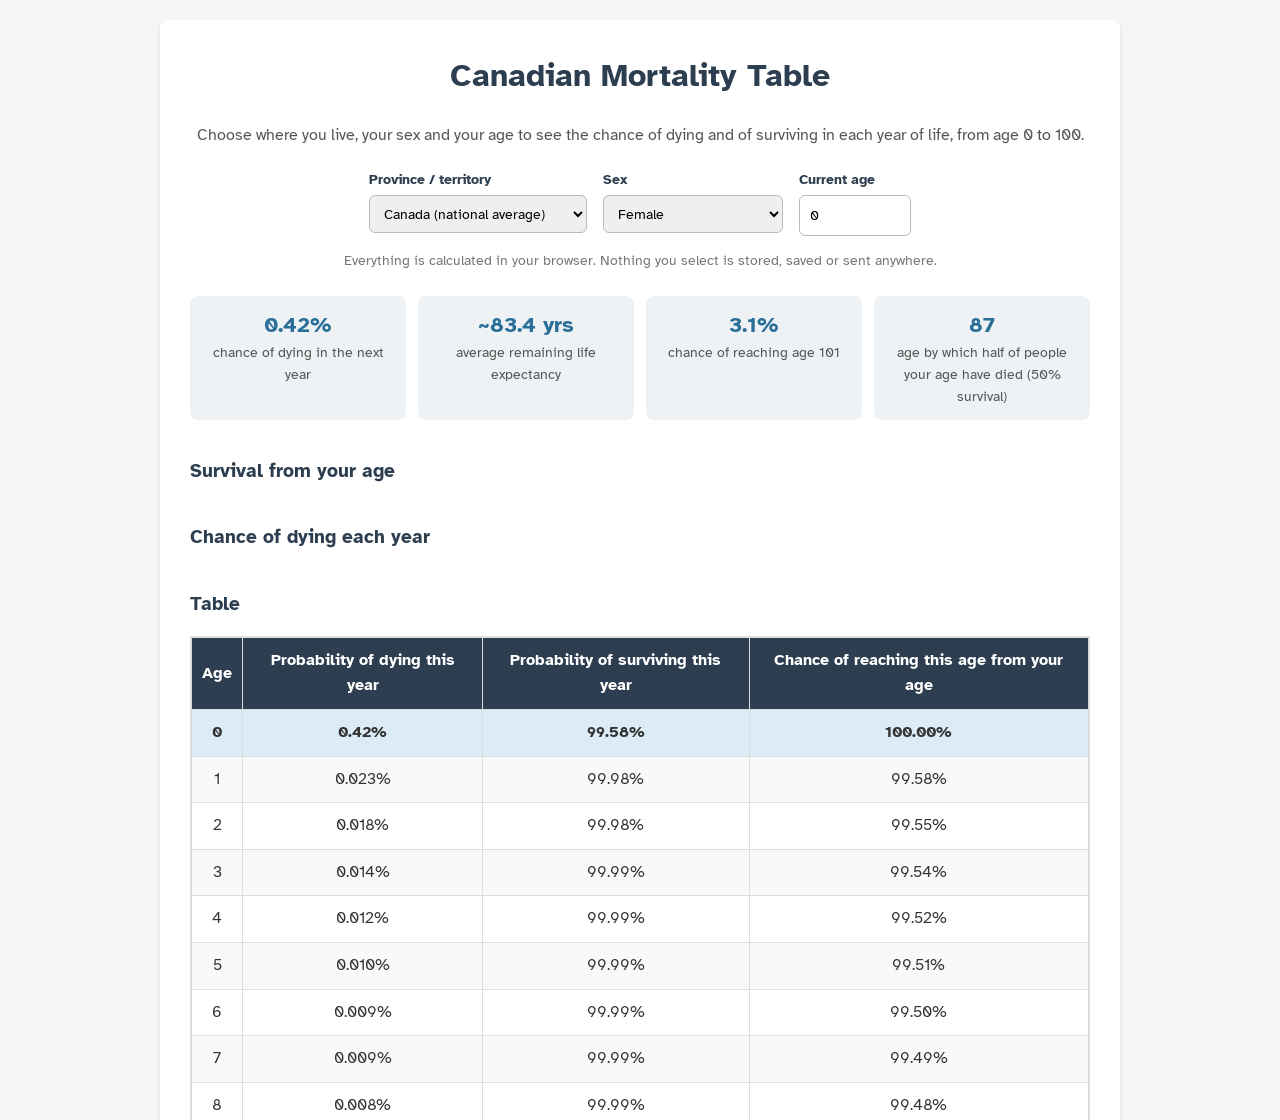
==== index.html @ 12c20cdb "Initial commit" ====
<!DOCTYPE html>
<html lang="en">
<head>
    <meta charset="UTF-8">
    <meta name="viewport" content="width=device-width, initial-scale=1.0">
    <title>Canadian Mortality Table</title>
    <link rel="preconnect" href="https://fonts.googleapis.com">
    <link rel="preconnect" href="https://fonts.gstatic.com" crossorigin>
    <link href="https://fonts.googleapis.com/css2?family=Atkinson+Hyperlegible:wght@400;700&display=swap" rel="stylesheet">
    <link rel="stylesheet" href="styles.css">
</head>
<body>
<div class="container">
    <h1>Canadian Mortality Table</h1>
    <p class="lead">Choose where you live, your sex and your age to see the chance of dying and of surviving in each year of life, from age 0 to 100.</p>

    <form id="controls" onsubmit="return false">
        <label>Province / territory
            <select id="geo"></select>
        </label>
        <label>Sex
            <select id="sex">
                <option value="female">Female</option>
                <option value="male">Male</option>
            </select>
        </label>
        <label>Current age
            <input id="age" type="number" min="0" max="100" step="1" value="0">
        </label>
    </form>
    <p class="privacy">Everything is calculated in your browser. Nothing you select is stored, saved or sent anywhere.</p>
    <p id="note" class="note" hidden></p>

    <div id="summary" class="summary"></div>

    <h2>Survival from your age</h2>
    <div id="chartSurvival" class="chart"></div>
    <h2>Chance of dying each year</h2>
    <div id="chartQ" class="chart"></div>

    <h2>Table</h2>
    <div class="table-wrap">
        <table id="mortalityTable">
            <thead>
                <tr>
                    <th>Age</th>
                    <th>Probability of dying this year</th>
                    <th>Probability of surviving this year</th>
                    <th>Chance of reaching this age from your age</th>
                </tr>
            </thead>
            <tbody></tbody>
        </table>
    </div>

    <div class="sources">
        <h3>Sources &amp; methodology</h3>
        <p>Rates are from Statistics Canada life tables for 2022&ndash;2024 (three-year averages):
            <a href="https://doi.org/10.25318/1310011401-eng">Table 13-10-0114-01</a> (Canada and nine provinces, single-year ages) and
            <a href="https://doi.org/10.25318/1310014001-eng">Table 13-10-0140-01</a> (Prince Edward Island, Northwest Territories, Nunavut; 5-year age groups converted to annual rates assuming a constant risk within each group; ages 90&ndash;100 extrapolated).</p>
        <p>Yukon sex-specific tables are not published, so national rates are shown. Statistics Canada does not publish full life tables below the province/territory level.</p>
        <p>These are population averages, not a personal prediction. Individual health, income and lifestyle matter a great deal.</p>
    </div>
</div>
<script src="https://d3js.org/d3.v7.min.js"></script>
<script src="script.js"></script>
</body>
</html>
---- styles.css ----
:root { --ink:#2c3e50; --accent:#2a6f97; --accent2:#c8553d; --bg:#f4f7f6; }
body { font-family:'Atkinson Hyperlegible',sans-serif; background:var(--bg); color:#333; line-height:1.6; padding:20px; margin:0; }
.container { max-width:900px; margin:0 auto; background:#fff; padding:30px; border-radius:8px; box-shadow:0 4px 6px rgba(0,0,0,.1); }
h1 { color:var(--ink); text-align:center; margin-top:0; }
h2 { color:var(--ink); margin-top:36px; font-size:1.2em; }
.lead, .privacy { text-align:center; color:#555; }
.privacy { font-size:.85em; color:#777; }
.note { background:#fff6e0; border-left:4px solid #e0a800; padding:8px 12px; font-size:.9em; }

#controls { display:flex; flex-wrap:wrap; gap:16px; justify-content:center; margin:20px 0 8px; }
#controls label { display:flex; flex-direction:column; font-weight:700; font-size:.9em; color:var(--ink); }
#controls select, #controls input { margin-top:4px; padding:8px 10px; font:inherit; font-weight:400; border:1px solid #bbb; border-radius:6px; min-width:180px; }
#controls input { min-width:90px; width:90px; }

.summary { display:grid; grid-template-columns:repeat(auto-fit,minmax(180px,1fr)); gap:12px; margin:24px 0; }
.summary div { background:#eef2f5; border-radius:8px; padding:12px; font-size:.85em; color:#555; text-align:center; }
.summary span { display:block; font-size:1.6em; font-weight:700; color:var(--accent); }

.chart { position:relative; }
.line { fill:none; stroke:var(--accent); stroke-width:3; }
.line.alt { stroke:var(--accent2); }
.area { fill:var(--accent); opacity:.15; }
.half { stroke:#888; stroke-dasharray:4 4; }
.agemark { stroke:var(--ink); stroke-dasharray:3 3; opacity:.5; }
.dot { fill:#fff; stroke:var(--ink); stroke-width:2; pointer-events:none; }
.grid line { stroke:#e5e5e5; }
.axis text { font-family:inherit; font-size:12px; fill:#555; }
.label { font-size:12px; fill:#555; font-family:inherit; }
.tip { position:absolute; background:#fff; border:1px solid #ccc; border-radius:6px; padding:6px 10px; font-size:.85em; pointer-events:none; box-shadow:0 2px 6px rgba(0,0,0,.15); }

.table-wrap { max-height:520px; overflow:auto; border:1px solid #ddd; }
table { width:100%; border-collapse:collapse; }
th, td { padding:10px; border:1px solid #ddd; text-align:center; }
th { background:var(--ink); color:#fff; position:sticky; top:0; }
tr:nth-child(even) { background:#f9f9f9; }
tr.past td { color:#aaa; }
tr.current td { background:#dcecf7; font-weight:700; }
tr:hover { background:#f1f1f1; }

.sources { margin-top:40px; padding:15px; background:#eef2f5; border-left:4px solid var(--ink); font-size:.9em; }
.sources p { text-align:left; color:#444; }
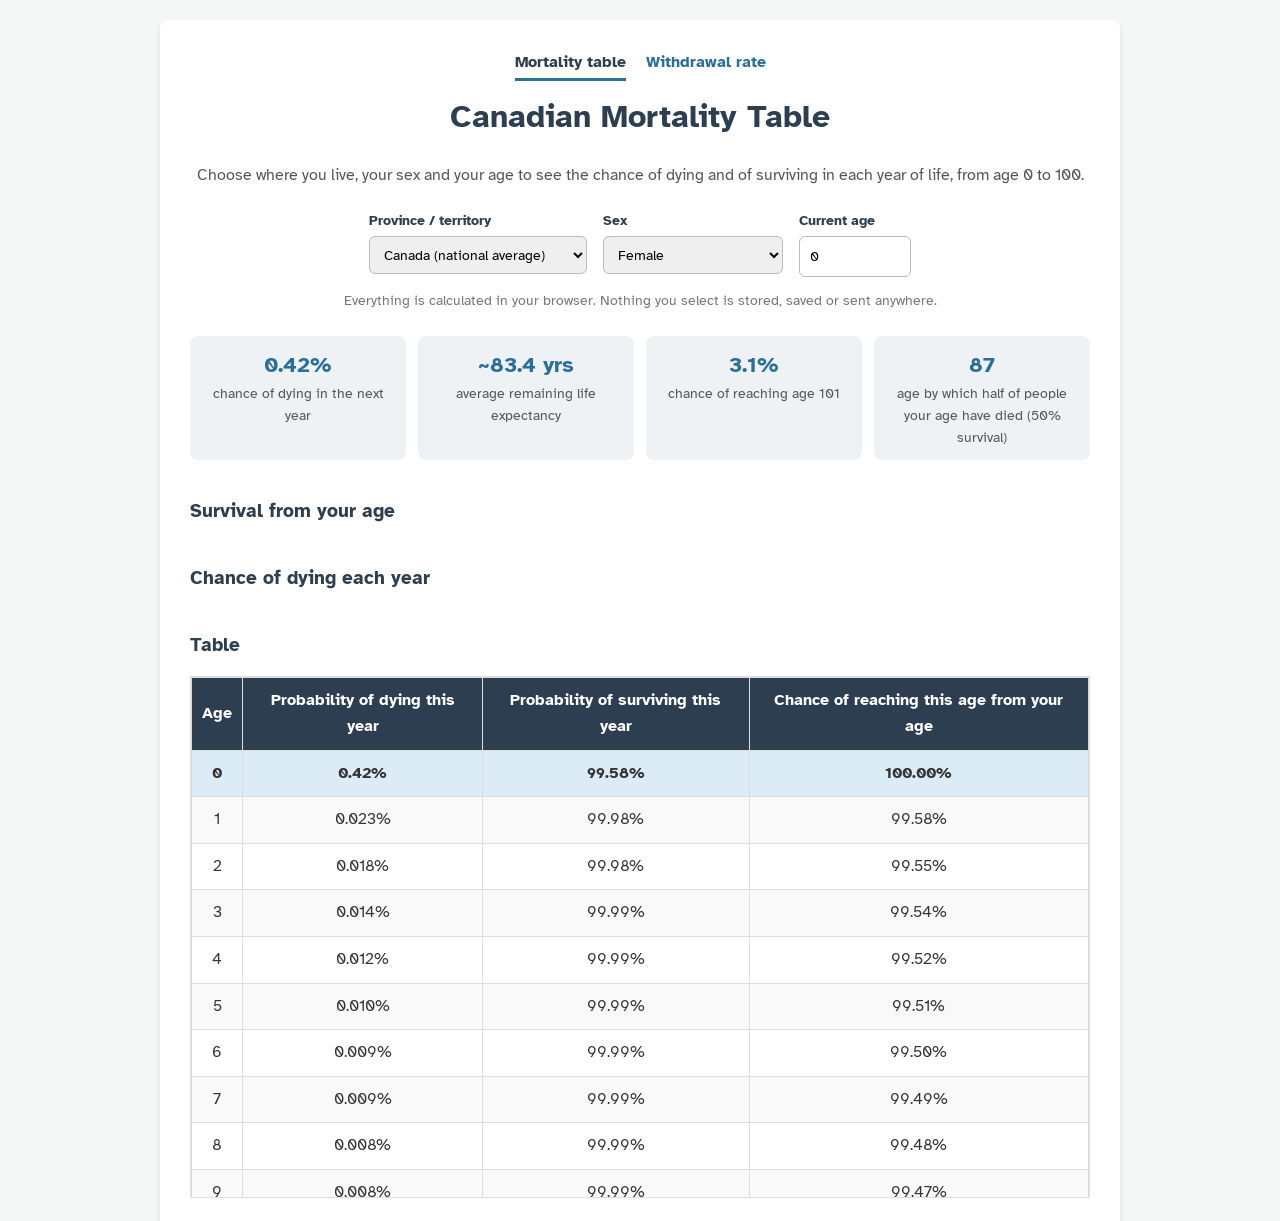
==== commit de6c4300: "add withdrawal strategy" ====
--- a/index.html
+++ b/index.html
@@ -4,13 +4,11 @@
     <meta charset="UTF-8">
     <meta name="viewport" content="width=device-width, initial-scale=1.0">
     <title>Canadian Mortality Table</title>
-    <link rel="preconnect" href="https://fonts.googleapis.com">
-    <link rel="preconnect" href="https://fonts.gstatic.com" crossorigin>
-    <link href="https://fonts.googleapis.com/css2?family=Atkinson+Hyperlegible:wght@400;700&display=swap" rel="stylesheet">
     <link rel="stylesheet" href="styles.css">
 </head>
 <body>
 <div class="container">
+    <nav class="nav"><a href="index.html" class="active">Mortality table</a> <a href="withdrawal.html">Withdrawal rate</a></nav>
     <h1>Canadian Mortality Table</h1>
     <p class="lead">Choose where you live, your sex and your age to see the chance of dying and of surviving in each year of life, from age 0 to 100.</p>
 
@@ -60,6 +58,7 @@
             <a href="https://doi.org/10.25318/1310014001-eng">Table 13-10-0140-01</a> (Prince Edward Island, Northwest Territories, Nunavut; 5-year age groups converted to annual rates assuming a constant risk within each group; ages 90&ndash;100 extrapolated).</p>
         <p>Yukon sex-specific tables are not published, so national rates are shown. Statistics Canada does not publish full life tables below the province/territory level.</p>
         <p>These are population averages, not a personal prediction. Individual health, income and lifestyle matter a great deal.</p>
+        <p>Typeface: <a href="https://brailleinstitute.org/freefont">Atkinson Hyperlegible</a>, designed by the Braille Institute of America for maximum legibility, used under the <a href="https://openfontlicense.org">SIL Open Font License 1.1</a>. Charts by <a href="https://d3js.org">D3.js</a>.</p>
     </div>
 </div>
 <script src="https://d3js.org/d3.v7.min.js"></script>
--- a/styles.css
+++ b/styles.css
@@ -1,3 +1,5 @@
+@font-face { font-family:'Atkinson Hyperlegible'; font-weight:400; font-style:normal; font-display:swap; src:url('fonts/AtkinsonHyperlegible-Regular.ttf') format('truetype'); }
+@font-face { font-family:'Atkinson Hyperlegible'; font-weight:700; font-style:normal; font-display:swap; src:url('fonts/AtkinsonHyperlegible-Bold.ttf') format('truetype'); }
 :root { --ink:#2c3e50; --accent:#2a6f97; --accent2:#c8553d; --bg:#f4f7f6; }
 body { font-family:'Atkinson Hyperlegible',sans-serif; background:var(--bg); color:#333; line-height:1.6; padding:20px; margin:0; }
 .container { max-width:900px; margin:0 auto; background:#fff; padding:30px; border-radius:8px; box-shadow:0 4px 6px rgba(0,0,0,.1); }
@@ -24,7 +26,9 @@
 .agemark { stroke:var(--ink); stroke-dasharray:3 3; opacity:.5; }
 .dot { fill:#fff; stroke:var(--ink); stroke-width:2; pointer-events:none; }
 .grid line { stroke:#e5e5e5; }
-.axis text { font-family:inherit; font-size:12px; fill:#555; }
+/* d3-axis sets font-family="sans-serif" on the axis <g>; override it via CSS */
+.axis, .axis text { font-family:'Atkinson Hyperlegible',sans-serif; font-size:12px; }
+.axis text { fill:#555; }
 .label { font-size:12px; fill:#555; font-family:inherit; }
 .tip { position:absolute; background:#fff; border:1px solid #ccc; border-radius:6px; padding:6px 10px; font-size:.85em; pointer-events:none; box-shadow:0 2px 6px rgba(0,0,0,.15); }
 
@@ -37,5 +41,12 @@
 tr.current td { background:#dcecf7; font-weight:700; }
 tr:hover { background:#f1f1f1; }
 
+.nav { display:flex; gap:20px; justify-content:center; margin-bottom:10px; }
+.nav a { color:var(--accent); font-weight:700; text-decoration:none; padding-bottom:2px; }
+.nav a.active { border-bottom:3px solid var(--accent); color:var(--ink); }
+.legend { display:flex; flex-wrap:wrap; gap:18px; justify-content:center; font-size:.85em; color:#555; margin-top:6px; }
+.legend i { display:inline-block; width:18px; height:4px; margin-right:6px; vertical-align:middle; }
+#controls select#mode { min-width:260px; }
+
 .sources { margin-top:40px; padding:15px; background:#eef2f5; border-left:4px solid var(--ink); font-size:.9em; }
 .sources p { text-align:left; color:#444; }
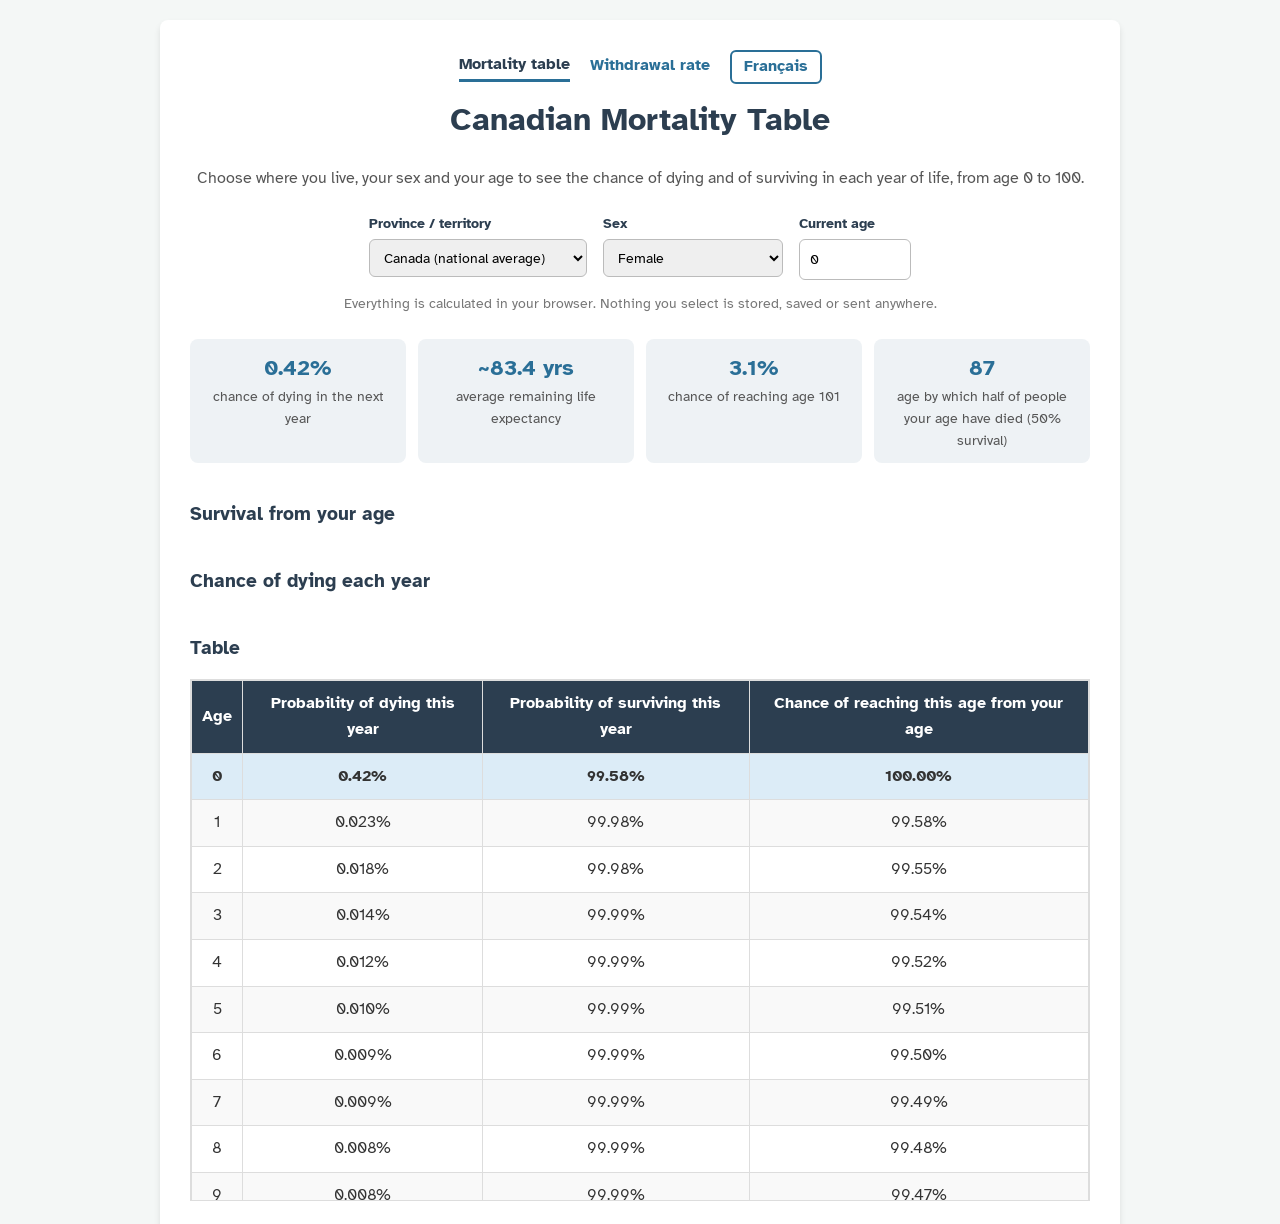
==== commit 0a81ef14: "make it bilingual" ====
--- a/index.html
+++ b/index.html
@@ -1,5 +1,5 @@
 <!DOCTYPE html>
-<html lang="en">
+<html lang="en-CA">
 <head>
     <meta charset="UTF-8">
     <meta name="viewport" content="width=device-width, initial-scale=1.0">
@@ -8,43 +8,47 @@
 </head>
 <body>
 <div class="container">
-    <nav class="nav"><a href="index.html" class="active">Mortality table</a> <a href="withdrawal.html">Withdrawal rate</a></nav>
-    <h1>Canadian Mortality Table</h1>
-    <p class="lead">Choose where you live, your sex and your age to see the chance of dying and of surviving in each year of life, from age 0 to 100.</p>
+    <nav class="nav">
+        <a href="index.html" class="nav-link active" data-i18n="nav.table">Mortality table</a>
+        <a href="withdrawal.html" class="nav-link" data-i18n="nav.withdrawal">Withdrawal rate</a>
+        <button type="button" id="langToggle" class="lang-toggle">Français</button>
+    </nav>
+    <h1 data-i18n="i.title">Canadian Mortality Table</h1>
+    <p class="lead" data-i18n="i.lead"></p>
 
     <form id="controls" onsubmit="return false">
-        <label>Province / territory
+        <label><span data-i18n="geo"></span>
             <select id="geo"></select>
         </label>
-        <label>Sex
+        <label><span data-i18n="sex"></span>
             <select id="sex">
-                <option value="female">Female</option>
-                <option value="male">Male</option>
+                <option value="female" data-i18n="female">Female</option>
+                <option value="male" data-i18n="male">Male</option>
             </select>
         </label>
-        <label>Current age
+        <label><span data-i18n="age"></span>
             <input id="age" type="number" min="0" max="100" step="1" value="0">
         </label>
     </form>
-    <p class="privacy">Everything is calculated in your browser. Nothing you select is stored, saved or sent anywhere.</p>
+    <p class="privacy" data-i18n="privacy.sel"></p>
     <p id="note" class="note" hidden></p>
 
     <div id="summary" class="summary"></div>
 
-    <h2>Survival from your age</h2>
+    <h2 data-i18n="i.h1"></h2>
     <div id="chartSurvival" class="chart"></div>
-    <h2>Chance of dying each year</h2>
+    <h2 data-i18n="i.h2"></h2>
     <div id="chartQ" class="chart"></div>
 
-    <h2>Table</h2>
+    <h2 data-i18n="i.h3"></h2>
     <div class="table-wrap">
         <table id="mortalityTable">
             <thead>
                 <tr>
-                    <th>Age</th>
-                    <th>Probability of dying this year</th>
-                    <th>Probability of surviving this year</th>
-                    <th>Chance of reaching this age from your age</th>
+                    <th data-i18n="i.th1"></th>
+                    <th data-i18n="i.th2"></th>
+                    <th data-i18n="i.th3"></th>
+                    <th data-i18n="i.th4"></th>
                 </tr>
             </thead>
             <tbody></tbody>
@@ -52,16 +56,15 @@
     </div>
 
     <div class="sources">
-        <h3>Sources &amp; methodology</h3>
-        <p>Rates are from Statistics Canada life tables for 2022&ndash;2024 (three-year averages):
-            <a href="https://doi.org/10.25318/1310011401-eng">Table 13-10-0114-01</a> (Canada and nine provinces, single-year ages) and
-            <a href="https://doi.org/10.25318/1310014001-eng">Table 13-10-0140-01</a> (Prince Edward Island, Northwest Territories, Nunavut; 5-year age groups converted to annual rates assuming a constant risk within each group; ages 90&ndash;100 extrapolated).</p>
-        <p>Yukon sex-specific tables are not published, so national rates are shown. Statistics Canada does not publish full life tables below the province/territory level.</p>
-        <p>These are population averages, not a personal prediction. Individual health, income and lifestyle matter a great deal.</p>
-        <p>Typeface: <a href="https://brailleinstitute.org/freefont">Atkinson Hyperlegible</a>, designed by the Braille Institute of America for maximum legibility, used under the <a href="https://openfontlicense.org">SIL Open Font License 1.1</a>. Charts by <a href="https://d3js.org">D3.js</a>.</p>
+        <h3 data-i18n="src.h"></h3>
+        <p data-i18n-html="i.src1"></p>
+        <p data-i18n-html="i.src2"></p>
+        <p data-i18n-html="i.src3"></p>
+        <p data-i18n-html="font"></p>
     </div>
 </div>
 <script src="https://d3js.org/d3.v7.min.js"></script>
+<script src="i18n.js"></script>
 <script src="script.js"></script>
 </body>
 </html>
--- a/styles.css
+++ b/styles.css
@@ -44,6 +44,9 @@
 .nav { display:flex; gap:20px; justify-content:center; margin-bottom:10px; }
 .nav a { color:var(--accent); font-weight:700; text-decoration:none; padding-bottom:2px; }
 .nav a.active { border-bottom:3px solid var(--accent); color:var(--ink); }
+.nav { align-items:center; }
+.lang-toggle { font:inherit; font-weight:700; color:var(--accent); background:#fff; border:2px solid var(--accent); border-radius:6px; padding:2px 12px; cursor:pointer; }
+.lang-toggle:hover { background:var(--accent); color:#fff; }
 .legend { display:flex; flex-wrap:wrap; gap:18px; justify-content:center; font-size:.85em; color:#555; margin-top:6px; }
 .legend i { display:inline-block; width:18px; height:4px; margin-right:6px; vertical-align:middle; }
 #controls select#mode { min-width:260px; }
